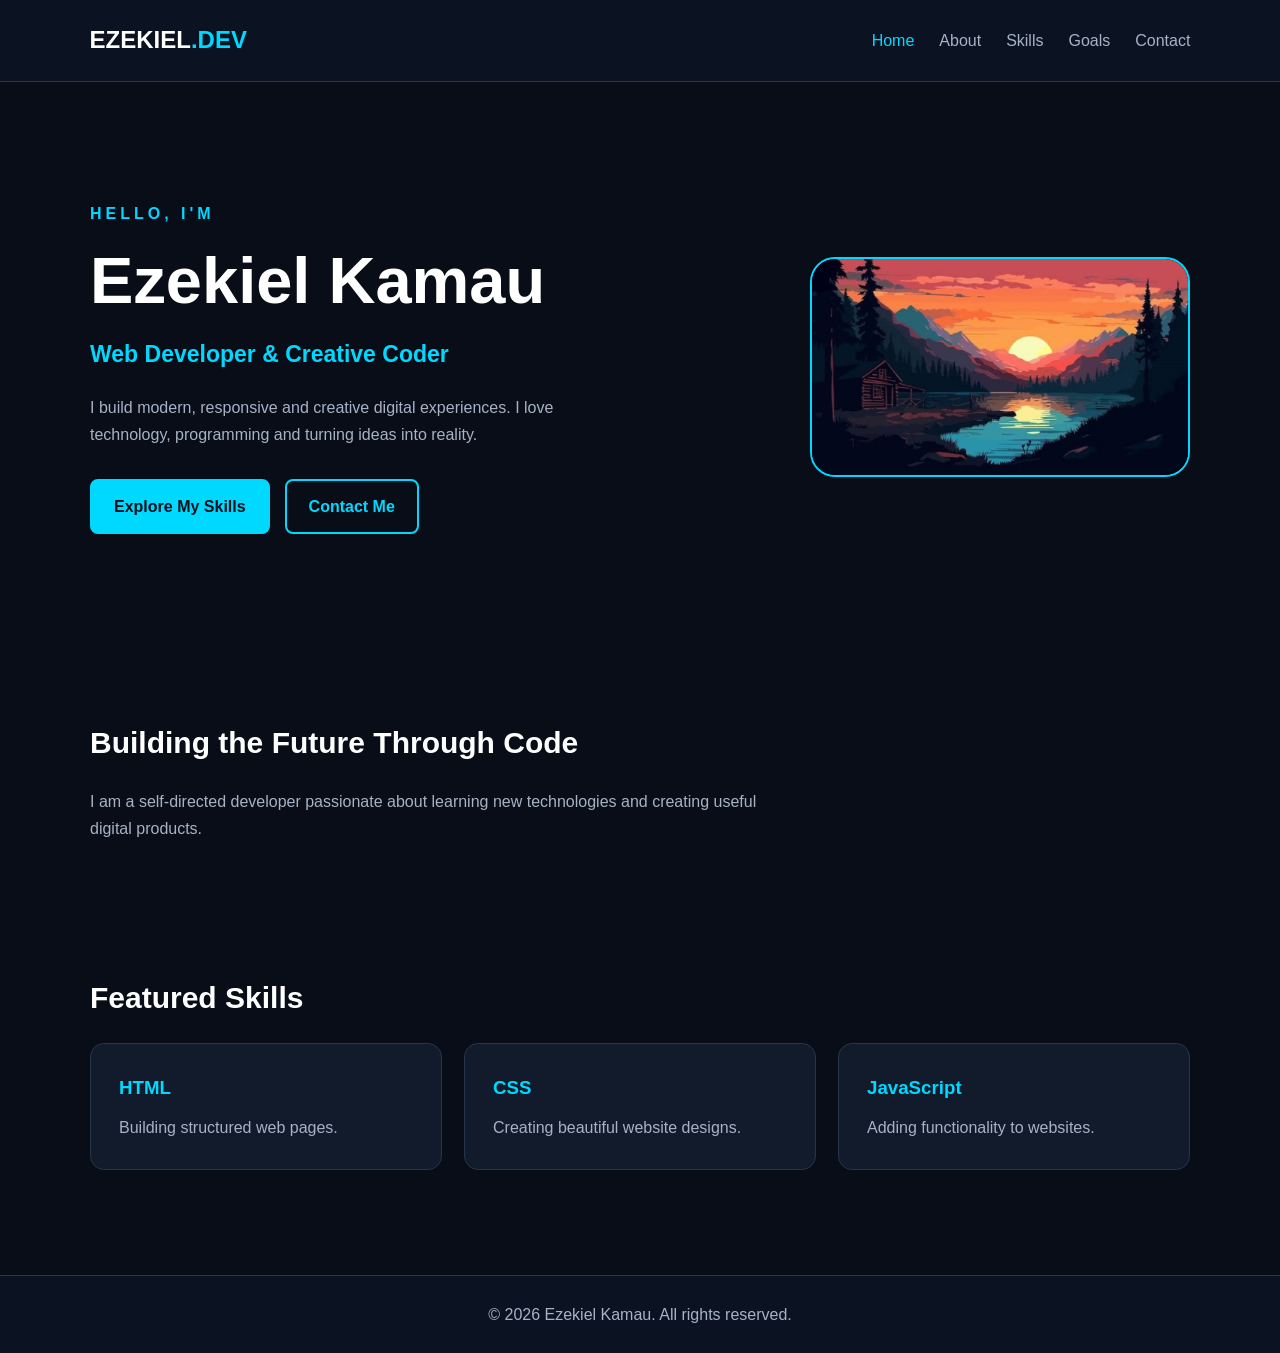
==== index.html @ 212d6239 "Initial portfolio website" ====
<!DOCTYPE html>
<html lang="en">
<head>
    <meta charset="UTF-8">
    <meta name="viewport" content="width=device-width, initial-scale=1.0">
    <title>Ezekiel Kamau | Developer</title>
    <link rel="stylesheet" href="css/style.css">
</head>
<body>

    <header class="header">
        <a href="index.html" class="logo">EZEKIEL<span>.DEV</span></a>

        <nav class="navbar">
            <a href="index.html" class="active">Home</a>
            <a href="pages/about.html">About</a>
            <a href="pages/skills.html">Skills</a>
            <a href="pages/goals.html">Goals</a>
            <a href="pages/contact.html">Contact</a>
        </nav>
    </header>

    <main>
        <section class="hero container">

            <div class="hero-content">
                <p class="intro">HELLO, I'M</p>

                <h1>Ezekiel Kamau</h1>

                <h2>Web Developer & Creative Coder</h2>

                <p>
                    I build modern, responsive and creative digital
                    experiences. I love technology, programming
                    and turning ideas into reality.
                </p>

                <div class="hero-buttons">
                    <a href="pages/skills.html" class="btn">Explore My Skills</a>
                    <a href="pages/contact.html" class="btn btn-outline">Contact Me</a>
                </div>
            </div>

            <div class="hero-image">
                <img src="images/images.jpg" alt="Ezekiel Kamau">
            </div>

        </section>

        <section class="section container">
            <h2 class="section-title">Building the Future Through Code</h2>

            <p class="section-description">
                I am a self-directed developer passionate about
                learning new technologies and creating useful
                digital products.
            </p>
        </section>

        <section class="section container">
            <h2 class="section-title">Featured Skills</h2>

            <div class="card-grid">
                <article class="card">
                    <h3>HTML</h3>
                    <p>Building structured web pages.</p>
                </article>

                <article class="card">
                    <h3>CSS</h3>
                    <p>Creating beautiful website designs.</p>
                </article>

                <article class="card">
                    <h3>JavaScript</h3>
                    <p>Adding functionality to websites.</p>
                </article>
            </div>
        </section>
    </main>

    <footer class="footer">
        <p>&copy; 2026 Ezekiel Kamau. All rights reserved.</p>
    </footer>

</body>
</html>
---- css/style.css ----
/* =========================
   1. GENERAL SETTINGS
========================= */

* {
    margin: 0;
    padding: 0;
    box-sizing: border-box;
}

:root {
    --background: #080D18;
    --surface: #111B2B;
    --surface-light: #19263A;
    --primary: #00D9FF;
    --text: #FFFFFF;
    --muted: #A7B3C5;
    --border: #26364B;
}

html {
    scroll-behavior: smooth;
}

body {
    font-family: Arial, sans-serif;
    background: var(--background);
    color: var(--text);
    line-height: 1.7;
}

/* =========================
   2. HEADER AND NAVIGATION
========================= */

.header {
    width: 100%;
    min-height: 80px;
    padding: 20px 7%;
    display: flex;
    justify-content: space-between;
    align-items: center;
    background: #0B1322;
    border-bottom: 1px solid var(--border);
    flex-wrap: wrap;
    gap: 15px;
}

.logo {
    color: var(--text);
    font-size: 24px;
    font-weight: bold;
    text-decoration: none;
}

.logo span {
    color: var(--primary);
}

.navbar {
    display: flex;
    gap: 25px;
    flex-wrap: wrap;
}

.navbar a {
    color: var(--muted);
    text-decoration: none;
    transition: 0.3s;
}

.navbar a:hover,
.navbar a.active {
    color: var(--primary);
}

/* =========================
   3. GENERAL CONTAINERS
========================= */

.container {
    width: 86%;
    max-width: 1100px;
    margin: auto;
}

.section {
    padding: 65px 0;
}

.section-title {
    font-size: 30px;
    margin-bottom: 20px;
}

.section-description {
    color: var(--muted);
    max-width: 700px;
}

/* =========================
   4. HOME PAGE HERO
========================= */

.hero {
    min-height: 570px;
    display: flex;
    align-items: center;
    justify-content: space-between;
    gap: 50px;
    padding-top: 50px;
    padding-bottom: 50px;
}

.hero-content {
    flex: 1;
}

.intro {
    color: var(--primary);
    letter-spacing: 4px;
    font-weight: bold;
}

.hero h1 {
    font-size: clamp(38px, 6vw, 65px);
    line-height: 1.2;
    margin: 15px 0;
}

.hero h2 {
    color: var(--primary);
    font-size: 23px;
    margin-bottom: 20px;
}

.hero-content > p:not(.intro) {
    color: var(--muted);
    max-width: 500px;
}

.hero-image {
    flex: 0 1 380px;
}

.hero-image img,
.about-image img {
    width: 100%;
    display: block;
    border-radius: 25px;
    object-fit: cover;
    border: 2px solid var(--primary);
}

/* =========================
   5. BUTTONS
========================= */

.hero-buttons {
    display: flex;
    flex-wrap: wrap;
    gap: 15px;
    margin-top: 30px;
}

.btn {
    display: inline-block;
    background: var(--primary);
    color: #06101A;
    padding: 12px 22px;
    border-radius: 8px;
    text-decoration: none;
    font-weight: bold;
    border: 2px solid var(--primary);
    cursor: pointer;
    transition: 0.3s;
}

.btn:hover {
    background: transparent;
    color: var(--primary);
    transform: translateY(-3px);
}

.btn-outline {
    background: transparent;
    color: var(--primary);
}

/* =========================
   6. PAGE HEADINGS
========================= */

.page-heading {
    text-align: center;
    padding: 75px 0 55px;
}

.page-heading h1 {
    font-size: 42px;
    color: var(--primary);
    margin-bottom: 10px;
}

.page-heading p {
    color: var(--muted);
}

/* =========================
   7. CARDS
========================= */

.card-grid {
    display: grid;
    grid-template-columns: repeat(auto-fit, minmax(220px, 1fr));
    gap: 22px;
    padding-bottom: 40px;
}

.card {
    background: var(--surface);
    padding: 28px;
    border: 1px solid var(--border);
    border-radius: 14px;
    transition: 0.3s;
}

.card:hover {
    border-color: var(--primary);
    transform: translateY(-5px);
}

.card h3 {
    color: var(--primary);
    margin-bottom: 10px;
}

.card p {
    color: var(--muted);
}

/* =========================
   8. ABOUT PAGE
========================= */

.about-layout {
    display: flex;
    align-items: center;
    gap: 45px;
    padding-bottom: 50px;
}

.about-image {
    flex: 0 1 350px;
}

.about-content {
    flex: 1;
}

.about-content h2 {
    color: var(--primary);
    margin-bottom: 20px;
}

.about-content p {
    color: var(--muted);
    margin-bottom: 18px;
}

.about-content .btn {
    margin-top: 10px;
}

/* =========================
   9. SKILLS TABLE
========================= */

.table-wrapper {
    overflow-x: auto;
    margin: 25px 0;
}

table {
    width: 100%;
    border-collapse: collapse;
    background: var(--surface);
}

th,
td {
    padding: 16px;
    border: 1px solid var(--border);
    text-align: left;
}

th {
    color: var(--primary);
    background: var(--surface-light);
}

td {
    color: var(--muted);
}

/* =========================
   10. GOALS PAGE
========================= */

.goal-card {
    min-height: 240px;
}

.goal-number {
    color: var(--primary);
    font-size: 35px;
    font-weight: bold;
}

.goal-card h2 {
    margin: 15px 0;
    font-size: 21px;
}

.vision {
    text-align: center;
}

.vision h2 {
    color: var(--primary);
    font-size: 30px;
}

/* =========================
   11. CONTACT PAGE
========================= */

.contact-layout {
    display: grid;
    grid-template-columns: 1fr 1.3fr;
    gap: 35px;
    padding-bottom: 70px;
}

.contact-info h2 {
    color: var(--primary);
    margin-bottom: 20px;
}

.contact-info > p {
    color: var(--muted);
    margin-bottom: 25px;
}

.contact-info .card {
    margin-bottom: 15px;
}

.contact-form {
    background: var(--surface);
    padding: 30px;
    border: 1px solid var(--border);
    border-radius: 15px;
}

.contact-form label,
.contact-form legend {
    color: var(--text);
    display: block;
    margin-bottom: 8px;
}

.contact-form input:not([type="radio"]):not([type="checkbox"]),
.contact-form textarea {
    width: 100%;
    padding: 13px;
    margin-bottom: 20px;
    background: var(--background);
    border: 1px solid var(--border);
    border-radius: 7px;
    color: var(--text);
    font: inherit;
}

.contact-form input:focus,
.contact-form textarea:focus {
    outline: 1px solid var(--primary);
    border-color: var(--primary);
}

.contact-form fieldset {
    border: 1px solid var(--border);
    padding: 15px;
    margin-bottom: 20px;
    border-radius: 8px;
}

.contact-form fieldset label {
    display: inline-flex;
    align-items: center;
    gap: 8px;
    margin-right: 20px;
    color: var(--muted);
}

.contact-form fieldset input {
    accent-color: var(--primary);
}

/* =========================
   12. FOOTER
========================= */

.footer {
    text-align: center;
    padding: 25px;
    border-top: 1px solid var(--border);
    background: #0B1322;
    color: var(--muted);
}

/* =========================
   13. MOBILE RESPONSIVENESS
========================= */

@media (max-width: 768px) {

    .header {
        flex-direction: column;
        justify-content: center;
    }

    .navbar {
        justify-content: center;
        gap: 15px;
    }

    .hero {
        flex-direction: column-reverse;
        text-align: center;
    }

    .hero-image {
        width: min(100%, 300px);
        flex-basis: auto;
    }

    .hero-content > p:not(.intro) {
        margin: auto;
    }

    .hero-buttons {
        justify-content: center;
    }

    .about-layout {
        flex-direction: column;
    }

    .about-image {
        width: min(100%, 350px);
        flex-basis: auto;
    }

    .contact-layout {
        grid-template-columns: 1fr;
    }

    .page-heading h1 {
        font-size: 32px;
    }

    .section-title {
        font-size: 25px;
    }
}
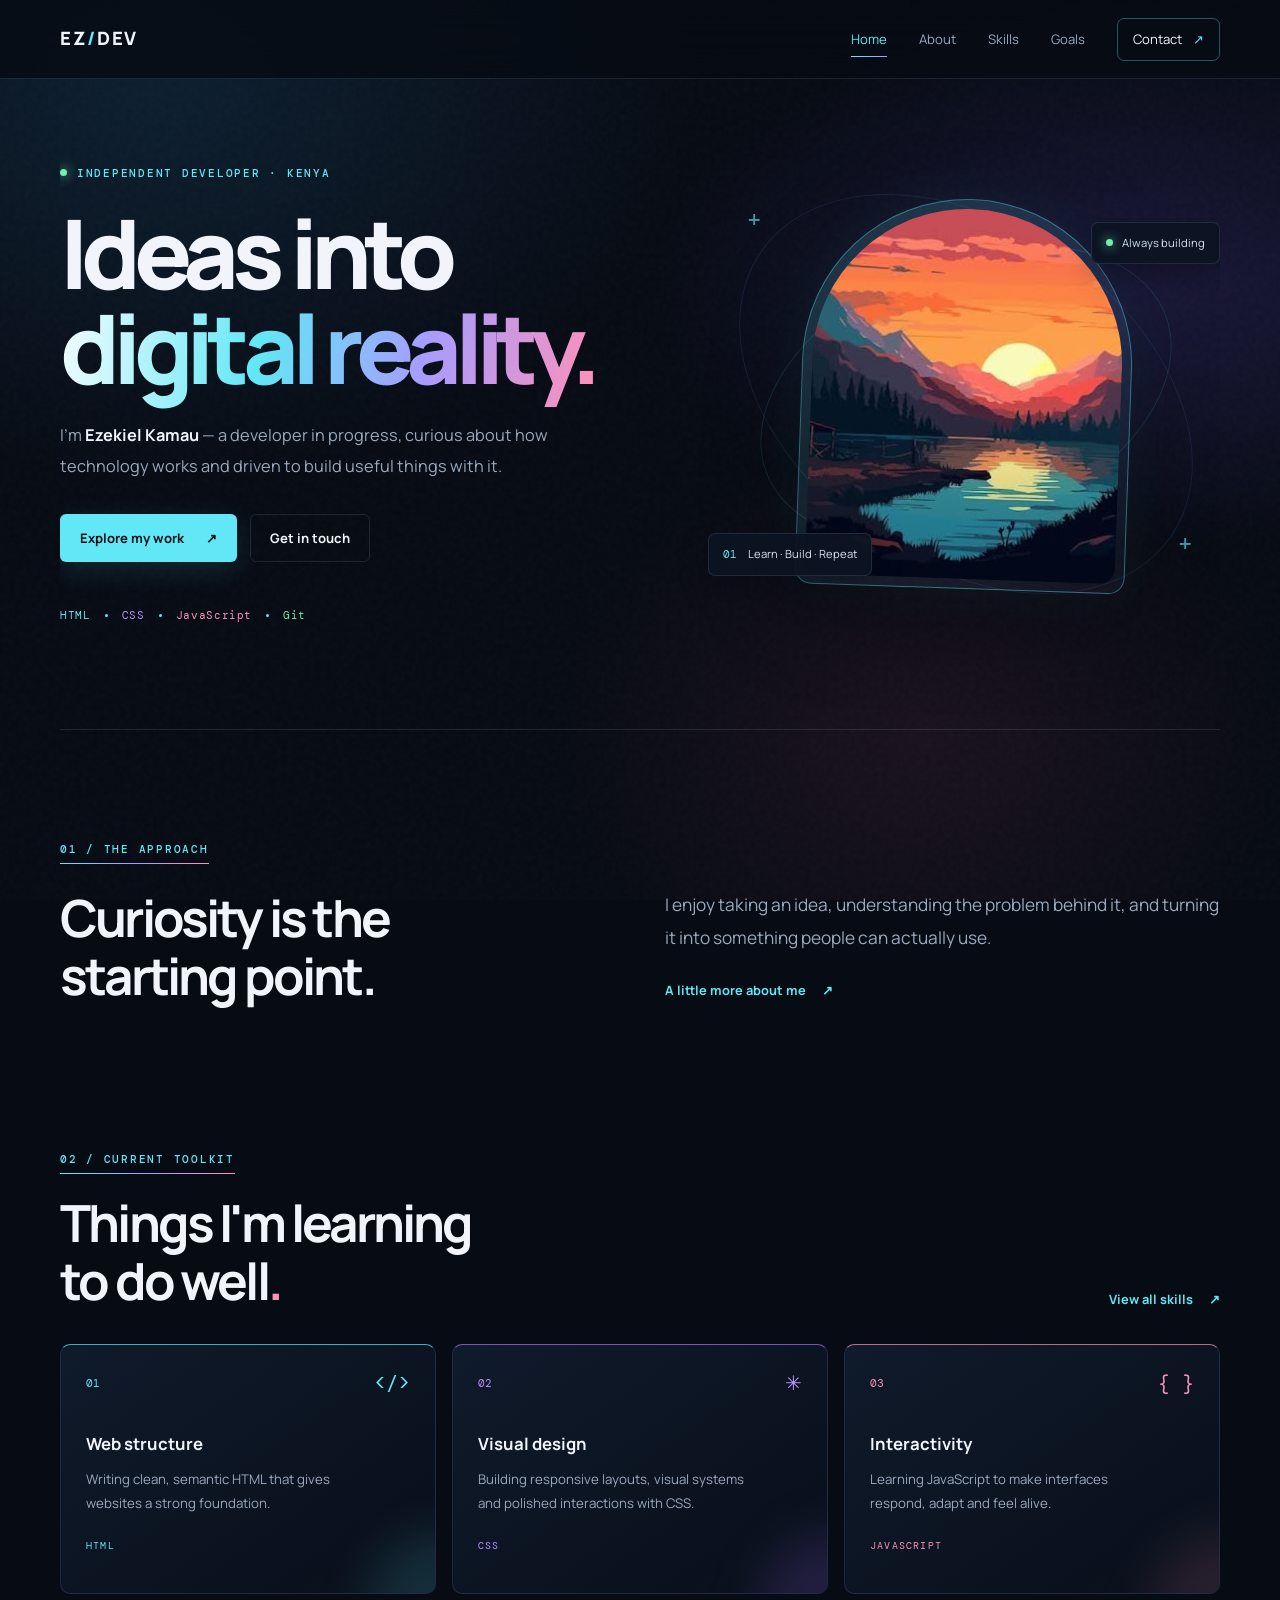
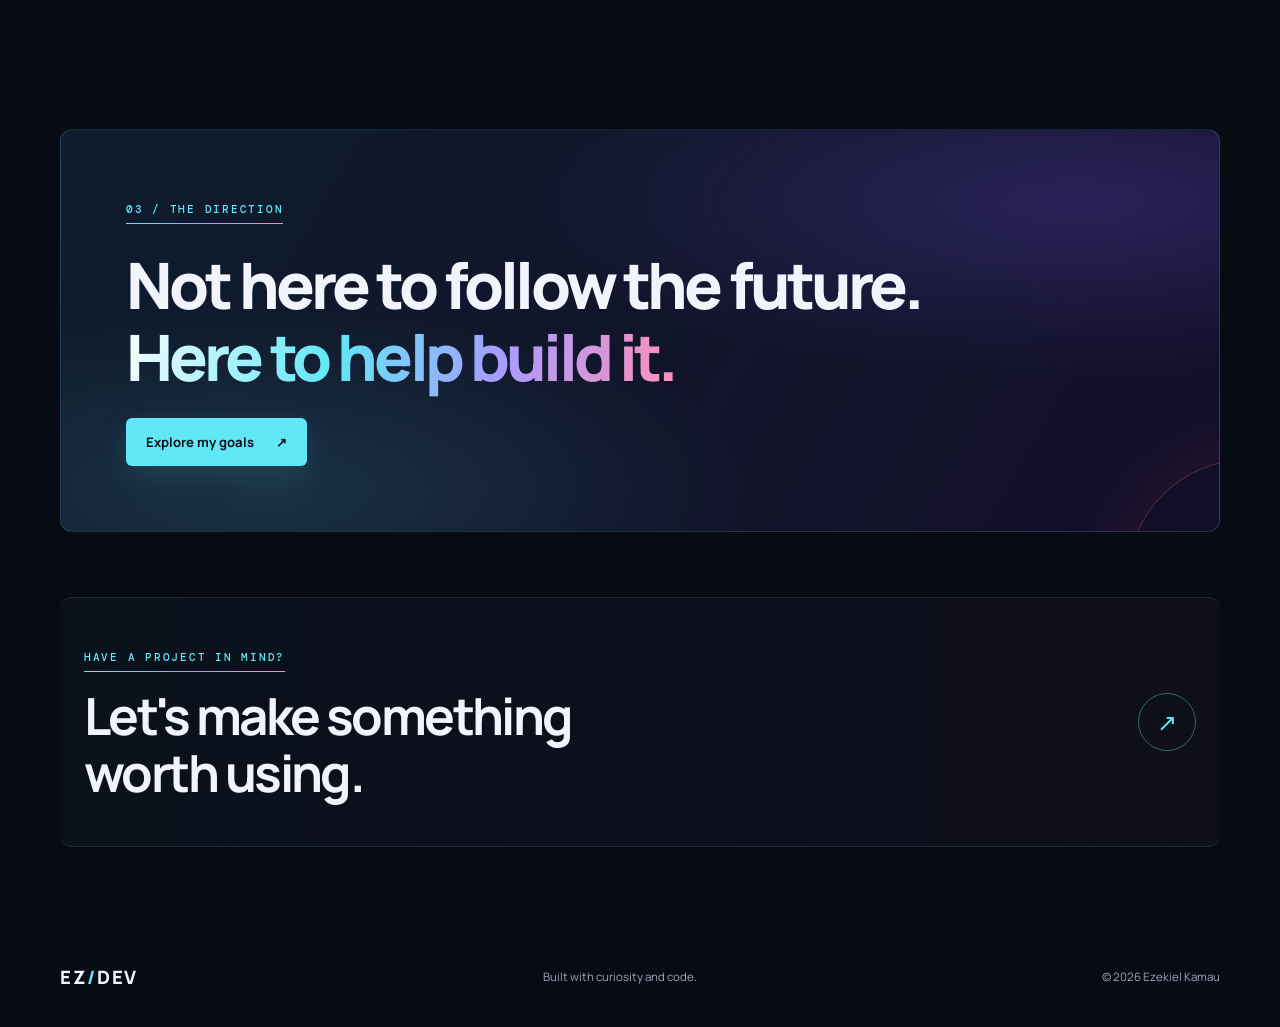
==== commit d96adbfd: "Upgrade portfolio design and animations" ====
--- a/index.html
+++ b/index.html
@@ -1,89 +1,95 @@
-
 <!DOCTYPE html>
 <html lang="en">
 <head>
-    <meta charset="UTF-8">
-    <meta name="viewport" content="width=device-width, initial-scale=1.0">
-    <title>Ezekiel Kamau | Developer</title>
-    <link rel="stylesheet" href="css/style.css">
+  <meta charset="UTF-8">
+  <meta name="viewport" content="width=device-width, initial-scale=1.0">
+  <meta name="theme-color" content="#070b14">
+  <meta name="description" content="Ezekiel Kamau — developer and creative coder from Kenya.">
+  <title>Ezekiel Kamau | Developer</title>
+  <link rel="preconnect" href="https://fonts.googleapis.com">
+  <link rel="preconnect" href="https://fonts.gstatic.com" crossorigin>
+  <link href="https://fonts.googleapis.com/css2?family=DM+Mono:wght@400;500&family=Manrope:wght@400;500;600;700;800&display=swap" rel="stylesheet">
+  <link rel="stylesheet" href="css/style.css">
+  <script src="js/script.js" defer></script>
 </head>
 <body>
+  <div class="page-noise" aria-hidden="true"></div>
+  <header class="site-header">
+    <div class="nav-wrap">
+      <a class="brand" href="index.html" aria-label="Ezekiel Dev home">EZ<span>/</span>DEV</a>
+      <button class="menu-toggle" aria-label="Open navigation" aria-expanded="false"><span></span><span></span></button>
+      <nav class="nav-links" aria-label="Main navigation">
+        <a class="active" href="index.html">Home</a>
+        <a href="pages/about.html">About</a>
+        <a href="pages/skills.html">Skills</a>
+        <a href="pages/goals.html">Goals</a>
+        <a class="nav-contact" href="pages/contact.html">Contact <span>↗</span></a>
+      </nav>
+    </div>
+  </header>
 
-    <header class="header">
-        <a href="index.html" class="logo">EZEKIEL<span>.DEV</span></a>
+  <main>
+    <section class="hero shell">
+      <div class="hero-copy reveal">
+        <p class="eyebrow"><span class="live-dot"></span> INDEPENDENT DEVELOPER · KENYA</p>
+        <h1>Ideas into<br><span class="gradient-text">digital reality.</span></h1>
+        <p class="hero-lead">I'm <strong>Ezekiel Kamau</strong> — a developer in progress, curious about how technology works and driven to build useful things with it.</p>
+        <div class="button-row">
+          <a class="button button-primary" href="pages/skills.html">Explore my work <span>↗</span></a>
+          <a class="button button-quiet" href="pages/contact.html">Get in touch</a>
+        </div>
+        <div class="tech-strip" aria-label="Technologies">
+          <span>HTML</span><i></i><span>CSS</span><i></i><span>JavaScript</span><i></i><span>Git</span>
+        </div>
+      </div>
+      <div class="hero-visual reveal reveal-delay">
+        <div class="orbit orbit-one"></div><div class="orbit orbit-two"></div>
+        <div class="portrait-frame">
+          <img src="images/images.jpg" alt="Portrait of Ezekiel Kamau">
+          <div class="portrait-overlay"></div>
+        </div>
+        <div class="floating-chip chip-top"><span class="chip-dot"></span> Always building</div>
+        <div class="floating-chip chip-bottom"><span class="mono">01</span> Learn · Build · Repeat</div>
+        <div class="visual-cross cross-one">+</div><div class="visual-cross cross-two">+</div>
+      </div>
+    </section>
 
-        <nav class="navbar">
-            <a href="index.html" class="active">Home</a>
-            <a href="pages/about.html">About</a>
-            <a href="pages/skills.html">Skills</a>
-            <a href="pages/goals.html">Goals</a>
-            <a href="pages/contact.html">Contact</a>
-        </nav>
-    </header>
+    <section class="intro-section shell section-space reveal">
+      <div class="section-kicker">01 / THE APPROACH</div>
+      <div class="intro-grid">
+        <h2>Curiosity is the<br>starting point.</h2>
+        <div>
+          <p class="large-copy">I enjoy taking an idea, understanding the problem behind it, and turning it into something people can actually use.</p>
+          <a class="text-link" href="pages/about.html">A little more about me <span>↗</span></a>
+        </div>
+      </div>
+    </section>
 
-    <main>
-        <section class="hero container">
+    <section class="work-section shell section-space">
+      <div class="section-heading reveal">
+        <div><div class="section-kicker">02 / CURRENT TOOLKIT</div><h2>Things I'm learning<br>to do well<span class="accent">.</span></h2></div>
+        <a class="text-link desktop-link" href="pages/skills.html">View all skills <span>↗</span></a>
+      </div>
+      <div class="feature-grid">
+        <article class="feature-card reveal"><div class="card-top"><span class="card-number">01</span><span class="card-symbol">&lt;/&gt;</span></div><h3>Web structure</h3><p>Writing clean, semantic HTML that gives websites a strong foundation.</p><span class="card-tag">HTML</span></article>
+        <article class="feature-card reveal reveal-delay"><div class="card-top"><span class="card-number">02</span><span class="card-symbol">✳</span></div><h3>Visual design</h3><p>Building responsive layouts, visual systems and polished interactions with CSS.</p><span class="card-tag">CSS</span></article>
+        <article class="feature-card reveal"><div class="card-top"><span class="card-number">03</span><span class="card-symbol">{ }</span></div><h3>Interactivity</h3><p>Learning JavaScript to make interfaces respond, adapt and feel alive.</p><span class="card-tag">JAVASCRIPT</span></article>
+      </div>
+      <a class="text-link mobile-link" href="pages/skills.html">View all skills <span>↗</span></a>
+    </section>
 
-            <div class="hero-content">
-                <p class="intro">HELLO, I'M</p>
+    <section class="statement shell section-space reveal">
+      <div class="section-kicker">03 / THE DIRECTION</div>
+      <p>Not here to follow the future.<br><span class="gradient-text">Here to help build it.</span></p>
+      <a class="button button-primary" href="pages/goals.html">Explore my goals <span>↗</span></a>
+    </section>
 
-                <h1>Ezekiel Kamau</h1>
+    <section class="contact-band shell reveal">
+      <div><div class="section-kicker">HAVE A PROJECT IN MIND?</div><h2>Let's make something<br>worth using.</h2></div>
+      <a class="round-link" href="pages/contact.html" aria-label="Contact Ezekiel">↗</a>
+    </section>
+  </main>
 
-                <h2>Web Developer & Creative Coder</h2>
-
-                <p>
-                    I build modern, responsive and creative digital
-                    experiences. I love technology, programming
-                    and turning ideas into reality.
-                </p>
-
-                <div class="hero-buttons">
-                    <a href="pages/skills.html" class="btn">Explore My Skills</a>
-                    <a href="pages/contact.html" class="btn btn-outline">Contact Me</a>
-                </div>
-            </div>
-
-            <div class="hero-image">
-                <img src="images/images.jpg" alt="Ezekiel Kamau">
-            </div>
-
-        </section>
-
-        <section class="section container">
-            <h2 class="section-title">Building the Future Through Code</h2>
-
-            <p class="section-description">
-                I am a self-directed developer passionate about
-                learning new technologies and creating useful
-                digital products.
-            </p>
-        </section>
-
-        <section class="section container">
-            <h2 class="section-title">Featured Skills</h2>
-
-            <div class="card-grid">
-                <article class="card">
-                    <h3>HTML</h3>
-                    <p>Building structured web pages.</p>
-                </article>
-
-                <article class="card">
-                    <h3>CSS</h3>
-                    <p>Creating beautiful website designs.</p>
-                </article>
-
-                <article class="card">
-                    <h3>JavaScript</h3>
-                    <p>Adding functionality to websites.</p>
-                </article>
-            </div>
-        </section>
-    </main>
-
-    <footer class="footer">
-        <p>&copy; 2026 Ezekiel Kamau. All rights reserved.</p>
-    </footer>
-
+  <footer class="site-footer shell"><a class="brand" href="index.html">EZ<span>/</span>DEV</a><p>Built with curiosity and code.</p><p>© <span data-year>2026</span> Ezekiel Kamau</p></footer>
 </body>
-</html>
+</html>
--- a/css/style.css
+++ b/css/style.css
@@ -1,477 +1,292 @@
-
-/* =========================
-   1. GENERAL SETTINGS
-========================= */
-
-* {
-    margin: 0;
-    padding: 0;
-    box-sizing: border-box;
-}
-
-:root {
-    --background: #080D18;
-    --surface: #111B2B;
-    --surface-light: #19263A;
-    --primary: #00D9FF;
-    --text: #FFFFFF;
-    --muted: #A7B3C5;
-    --border: #26364B;
-}
-
-html {
-    scroll-behavior: smooth;
-}
-
-body {
-    font-family: Arial, sans-serif;
-    background: var(--background);
-    color: var(--text);
-    line-height: 1.7;
-}
-
-/* =========================
-   2. HEADER AND NAVIGATION
-========================= */
-
-.header {
-    width: 100%;
-    min-height: 80px;
-    padding: 20px 7%;
-    display: flex;
-    justify-content: space-between;
-    align-items: center;
-    background: #0B1322;
-    border-bottom: 1px solid var(--border);
-    flex-wrap: wrap;
-    gap: 15px;
-}
-
-.logo {
-    color: var(--text);
-    font-size: 24px;
-    font-weight: bold;
-    text-decoration: none;
-}
-
-.logo span {
-    color: var(--primary);
-}
-
-.navbar {
-    display: flex;
-    gap: 25px;
-    flex-wrap: wrap;
-}
-
-.navbar a {
-    color: var(--muted);
-    text-decoration: none;
-    transition: 0.3s;
-}
-
-.navbar a:hover,
-.navbar a.active {
-    color: var(--primary);
-}
-
-/* =========================
-   3. GENERAL CONTAINERS
-========================= */
-
-.container {
-    width: 86%;
-    max-width: 1100px;
-    margin: auto;
-}
-
-.section {
-    padding: 65px 0;
-}
-
-.section-title {
-    font-size: 30px;
-    margin-bottom: 20px;
-}
-
-.section-description {
-    color: var(--muted);
-    max-width: 700px;
-}
-
-/* =========================
-   4. HOME PAGE HERO
-========================= */
-
-.hero {
-    min-height: 570px;
-    display: flex;
-    align-items: center;
-    justify-content: space-between;
-    gap: 50px;
-    padding-top: 50px;
-    padding-bottom: 50px;
-}
-
-.hero-content {
-    flex: 1;
-}
-
-.intro {
-    color: var(--primary);
-    letter-spacing: 4px;
-    font-weight: bold;
-}
-
-.hero h1 {
-    font-size: clamp(38px, 6vw, 65px);
-    line-height: 1.2;
-    margin: 15px 0;
-}
-
-.hero h2 {
-    color: var(--primary);
-    font-size: 23px;
-    margin-bottom: 20px;
-}
-
-.hero-content > p:not(.intro) {
-    color: var(--muted);
-    max-width: 500px;
-}
-
-.hero-image {
-    flex: 0 1 380px;
-}
-
-.hero-image img,
-.about-image img {
-    width: 100%;
-    display: block;
-    border-radius: 25px;
-    object-fit: cover;
-    border: 2px solid var(--primary);
-}
-
-/* =========================
-   5. BUTTONS
-========================= */
-
-.hero-buttons {
-    display: flex;
-    flex-wrap: wrap;
-    gap: 15px;
-    margin-top: 30px;
-}
-
-.btn {
-    display: inline-block;
-    background: var(--primary);
-    color: #06101A;
-    padding: 12px 22px;
-    border-radius: 8px;
-    text-decoration: none;
-    font-weight: bold;
-    border: 2px solid var(--primary);
-    cursor: pointer;
-    transition: 0.3s;
-}
-
-.btn:hover {
-    background: transparent;
-    color: var(--primary);
-    transform: translateY(-3px);
-}
-
-.btn-outline {
-    background: transparent;
-    color: var(--primary);
-}
-
-/* =========================
-   6. PAGE HEADINGS
-========================= */
-
-.page-heading {
-    text-align: center;
-    padding: 75px 0 55px;
-}
-
-.page-heading h1 {
-    font-size: 42px;
-    color: var(--primary);
-    margin-bottom: 10px;
-}
-
-.page-heading p {
-    color: var(--muted);
-}
-
-/* =========================
-   7. CARDS
-========================= */
-
-.card-grid {
-    display: grid;
-    grid-template-columns: repeat(auto-fit, minmax(220px, 1fr));
-    gap: 22px;
-    padding-bottom: 40px;
-}
-
-.card {
-    background: var(--surface);
-    padding: 28px;
-    border: 1px solid var(--border);
-    border-radius: 14px;
-    transition: 0.3s;
-}
-
-.card:hover {
-    border-color: var(--primary);
-    transform: translateY(-5px);
-}
-
-.card h3 {
-    color: var(--primary);
-    margin-bottom: 10px;
-}
-
-.card p {
-    color: var(--muted);
-}
-
-/* =========================
-   8. ABOUT PAGE
-========================= */
-
-.about-layout {
-    display: flex;
-    align-items: center;
-    gap: 45px;
-    padding-bottom: 50px;
-}
-
-.about-image {
-    flex: 0 1 350px;
-}
-
-.about-content {
-    flex: 1;
-}
-
-.about-content h2 {
-    color: var(--primary);
-    margin-bottom: 20px;
-}
-
-.about-content p {
-    color: var(--muted);
-    margin-bottom: 18px;
-}
-
-.about-content .btn {
-    margin-top: 10px;
-}
-
-/* =========================
-   9. SKILLS TABLE
-========================= */
-
-.table-wrapper {
-    overflow-x: auto;
-    margin: 25px 0;
-}
-
-table {
-    width: 100%;
-    border-collapse: collapse;
-    background: var(--surface);
-}
-
-th,
-td {
-    padding: 16px;
-    border: 1px solid var(--border);
-    text-align: left;
-}
-
-th {
-    color: var(--primary);
-    background: var(--surface-light);
-}
-
-td {
-    color: var(--muted);
-}
-
-/* =========================
-   10. GOALS PAGE
-========================= */
-
-.goal-card {
-    min-height: 240px;
-}
-
-.goal-number {
-    color: var(--primary);
-    font-size: 35px;
-    font-weight: bold;
-}
-
-.goal-card h2 {
-    margin: 15px 0;
-    font-size: 21px;
-}
-
-.vision {
-    text-align: center;
-}
-
-.vision h2 {
-    color: var(--primary);
-    font-size: 30px;
-}
-
-/* =========================
-   11. CONTACT PAGE
-========================= */
-
-.contact-layout {
-    display: grid;
-    grid-template-columns: 1fr 1.3fr;
-    gap: 35px;
-    padding-bottom: 70px;
-}
-
-.contact-info h2 {
-    color: var(--primary);
-    margin-bottom: 20px;
-}
-
-.contact-info > p {
-    color: var(--muted);
-    margin-bottom: 25px;
-}
-
-.contact-info .card {
-    margin-bottom: 15px;
-}
-
-.contact-form {
-    background: var(--surface);
-    padding: 30px;
-    border: 1px solid var(--border);
-    border-radius: 15px;
-}
-
-.contact-form label,
-.contact-form legend {
-    color: var(--text);
-    display: block;
-    margin-bottom: 8px;
-}
-
-.contact-form input:not([type="radio"]):not([type="checkbox"]),
-.contact-form textarea {
-    width: 100%;
-    padding: 13px;
-    margin-bottom: 20px;
-    background: var(--background);
-    border: 1px solid var(--border);
-    border-radius: 7px;
-    color: var(--text);
-    font: inherit;
-}
-
-.contact-form input:focus,
-.contact-form textarea:focus {
-    outline: 1px solid var(--primary);
-    border-color: var(--primary);
-}
-
-.contact-form fieldset {
-    border: 1px solid var(--border);
-    padding: 15px;
-    margin-bottom: 20px;
-    border-radius: 8px;
-}
-
-.contact-form fieldset label {
-    display: inline-flex;
-    align-items: center;
-    gap: 8px;
-    margin-right: 20px;
-    color: var(--muted);
-}
-
-.contact-form fieldset input {
-    accent-color: var(--primary);
-}
-
-/* =========================
-   12. FOOTER
-========================= */
-
-.footer {
-    text-align: center;
-    padding: 25px;
-    border-top: 1px solid var(--border);
-    background: #0B1322;
-    color: var(--muted);
-}
-
-/* =========================
-   13. MOBILE RESPONSIVENESS
-========================= */
-
-@media (max-width: 768px) {
-
-    .header {
-        flex-direction: column;
-        justify-content: center;
-    }
-
-    .navbar {
-        justify-content: center;
-        gap: 15px;
-    }
-
-    .hero {
-        flex-direction: column-reverse;
-        text-align: center;
-    }
-
-    .hero-image {
-        width: min(100%, 300px);
-        flex-basis: auto;
-    }
-
-    .hero-content > p:not(.intro) {
-        margin: auto;
-    }
-
-    .hero-buttons {
-        justify-content: center;
-    }
-
-    .about-layout {
-        flex-direction: column;
-    }
-
-    .about-image {
-        width: min(100%, 350px);
-        flex-basis: auto;
-    }
-
-    .contact-layout {
-        grid-template-columns: 1fr;
-    }
-
-    .page-heading h1 {
-        font-size: 32px;
-    }
-
-    .section-title {
-        font-size: 25px;
-    }
-}
+/* EZ/DEV — responsive portfolio design */
+:root{--bg:#070b14;--panel:#0d1422;--panel2:#111c2d;--text:#f1f5fb;--muted:#9aa9bd;--cyan:#61e7f5;--blue:#7894ff;--line:rgba(157,184,220,.15);--max:1160px}
+*{box-sizing:border-box;margin:0;padding:0}
+html{scroll-behavior:smooth;scroll-padding-top:90px}
+body{min-width:320px;background:var(--bg);color:var(--text);font-family:Manrope,Arial,sans-serif;line-height:1.6;overflow-x:hidden}
+body:before{content:"";position:fixed;inset:0;z-index:-2;pointer-events:none;background:radial-gradient(ellipse at 14% 8%,rgba(33,101,145,.18),transparent 34%),radial-gradient(ellipse at 90% 42%,rgba(57,70,145,.13),transparent 32%),#070b14}
+.page-noise{position:fixed;inset:0;z-index:-1;pointer-events:none;opacity:.12;background-image:url("data:image/svg+xml,%3Csvg viewBox='0 0 180 180' xmlns='http://www.w3.org/2000/svg'%3E%3Cfilter id='n'%3E%3CfeTurbulence type='fractalNoise' baseFrequency='.9' numOctaves='3' stitchTiles='stitch'/%3E%3C/filter%3E%3Crect width='100%25' height='100%25' filter='url(%23n)' opacity='.18'/%3E%3C/svg%3E")}
+a{color:inherit;text-decoration:none}
+button,input,textarea,select{font:inherit}
+.shell{width:min(var(--max),calc(100% - 48px));margin-inline:auto}
+.site-header{position:sticky;top:0;z-index:20;background:rgba(7,11,20,.82);border-bottom:1px solid var(--line);backdrop-filter:blur(18px)}
+.nav-wrap{width:min(var(--max),calc(100% - 48px));height:78px;margin:auto;display:flex;align-items:center;justify-content:space-between}
+.brand{font-size:1.15rem;font-weight:800;letter-spacing:.09em}.brand span{color:var(--cyan)}
+.nav-links{display:flex;align-items:center;gap:32px}.nav-links a{font-size:.82rem;color:var(--muted);transition:color .25s}.nav-links a:hover,.nav-links a.active{color:var(--cyan)}
+.nav-links .nav-contact{padding:10px 15px;border:1px solid rgba(97,231,245,.35);border-radius:7px;color:var(--text)}.nav-contact span{color:var(--cyan);margin-left:8px}
+.menu-toggle{display:none;background:none;border:0;color:var(--text);width:42px;height:42px;cursor:pointer}.menu-toggle span{display:block;width:22px;height:2px;background:var(--text);margin:6px auto;transition:.25s}
+.hero{min-height:650px;display:grid;grid-template-columns:1.08fr .92fr;align-items:center;gap:55px;padding-top:75px;padding-bottom:95px}
+.eyebrow,.section-kicker,.detail-label{font:500 .68rem 'DM Mono',monospace;letter-spacing:.16em;color:var(--cyan)}
+.eyebrow{display:flex;align-items:center;gap:10px}.live-dot,.chip-dot{width:7px;height:7px;border-radius:50%;background:#70efad;box-shadow:0 0 12px #70efad}
+.hero h1,.page-hero h1{font-size:clamp(3.5rem,7.5vw,6.7rem);line-height:.99;letter-spacing:-.075em;font-weight:800;margin:25px 0}
+.gradient-text{background:linear-gradient(100deg,#effcff 5%,#61e7f5 48%,#8c9cff 100%);-webkit-background-clip:text;background-clip:text;color:transparent}
+.hero-lead{max-width:540px;color:var(--muted);font-size:1.02rem;line-height:1.9}.hero-lead strong{color:var(--text)}
+.button-row{display:flex;gap:13px;flex-wrap:wrap;margin-top:32px}
+.button{min-height:48px;display:inline-flex;align-items:center;justify-content:center;gap:22px;padding:0 19px;border:1px solid transparent;border-radius:6px;font-size:.82rem;font-weight:700;transition:transform .25s,box-shadow .25s,border-color .25s;cursor:pointer}
+.button:hover{transform:translateY(-3px)}.button-primary{background:var(--cyan);color:#061019;box-shadow:0 8px 30px rgba(97,231,245,.13)}.button-primary:hover{box-shadow:0 10px 35px rgba(97,231,245,.28)}
+.button-quiet{border-color:var(--line);color:var(--text)}.button-quiet:hover{border-color:var(--cyan)}
+.tech-strip{display:flex;align-items:center;gap:14px;margin-top:46px;color:#b6c4d5;font: .68rem 'DM Mono',monospace;letter-spacing:.06em}.tech-strip i{width:3px;height:3px;border-radius:50%;background:var(--cyan)}
+.hero-visual{height:440px;position:relative;display:grid;place-items:center}
+.portrait-frame{position:relative;width:min(330px,72%);height:390px;padding:9px;border:1px solid rgba(97,231,245,.38);border-radius:180px 180px 18px 18px;transform:rotate(2deg);background:linear-gradient(145deg,rgba(97,231,245,.18),rgba(120,148,255,.04));box-shadow:0 25px 90px rgba(0,0,0,.35),0 0 55px rgba(97,231,245,.08);overflow:hidden}
+.portrait-frame img,.about-photo img{width:100%;height:100%;object-fit:cover;border-radius:inherit;display:block}
+.portrait-overlay{position:absolute;inset:9px;border-radius:inherit;background:linear-gradient(180deg,transparent 55%,rgba(4,9,18,.25))}
+.orbit{position:absolute;border:1px solid rgba(97,231,245,.13);border-radius:50%;transform:rotate(-22deg)}.orbit-one{width:430px;height:270px}.orbit-two{width:500px;height:340px;transform:rotate(35deg);border-color:rgba(120,148,255,.12)}
+.floating-chip{position:absolute;z-index:2;padding:11px 14px;background:rgba(13,20,34,.92);border:1px solid var(--line);border-radius:7px;box-shadow:0 12px 30px rgba(0,0,0,.25);font-size:.7rem;color:#d8e4f1}.chip-top{top:48px;right:0;display:flex;align-items:center;gap:9px}.chip-bottom{bottom:38px;left:-4px}.mono{font-family:'DM Mono',monospace;color:var(--cyan);margin-right:9px}.visual-cross{position:absolute;color:var(--cyan);font:1.5rem 'DM Mono',monospace;opacity:.65}.cross-one{top:30px;left:35px}.cross-two{bottom:55px;right:28px}
+.section-space{padding-top:105px;padding-bottom:35px}.intro-section{border-top:1px solid var(--line)}
+.intro-grid{display:grid;grid-template-columns:1fr 1fr;gap:50px;margin-top:25px}.intro-grid h2,.section-heading h2,.section-title{font-size:clamp(2rem,4vw,3.5rem);line-height:1.13;letter-spacing:-.055em}.large-copy{max-width:560px;color:var(--muted);font-size:1.08rem;line-height:1.9;margin-bottom:22px}
+.text-link{display:inline-flex;gap:16px;align-items:center;color:var(--cyan);font-size:.8rem;font-weight:700}.text-link span{transition:transform .2s}.text-link:hover span{transform:translate(4px,-3px)}
+.section-heading{display:flex;justify-content:space-between;align-items:end;margin-bottom:35px}.section-heading h2{margin-top:20px}.accent{color:var(--cyan)}.feature-grid{display:grid;grid-template-columns:repeat(3,1fr);gap:16px}
+.feature-card{position:relative;min-height:250px;padding:25px;background:linear-gradient(145deg,rgba(17,28,45,.9),rgba(10,16,28,.85));border:1px solid var(--line);border-radius:10px;overflow:hidden;transition:transform .3s,border-color .3s,background .3s}
+.feature-card:after{content:"";position:absolute;width:160px;height:160px;right:-90px;bottom:-100px;border-radius:50%;background:rgba(97,231,245,.08);filter:blur(25px);transition:transform .4s}
+.feature-card:hover{transform:translateY(-7px);border-color:rgba(97,231,245,.42);background:linear-gradient(145deg,rgba(20,39,57,.98),rgba(10,16,28,.92))}.feature-card:hover:after{transform:scale(1.8)}
+.card-top{display:flex;justify-content:space-between;align-items:center;margin-bottom:35px}.card-number,.skill-index{font: .7rem 'DM Mono',monospace;color:var(--cyan)}.card-symbol{font:1.25rem 'DM Mono',monospace;color:var(--cyan)}
+.feature-card h3{font-size:1.05rem;margin-bottom:10px}.feature-card p{max-width:290px;color:var(--muted);font-size:.83rem;line-height:1.8}.card-tag{display:inline-block;margin-top:23px;color:var(--cyan);font: .62rem 'DM Mono',monospace;letter-spacing:.12em}
+.mobile-link{display:none;margin-top:24px}
+.statement{padding:65px;margin-top:100px;margin-bottom:65px;border:1px solid rgba(97,231,245,.2);border-radius:12px;background:radial-gradient(ellipse at 85% 20%,rgba(77,112,190,.17),transparent 45%),linear-gradient(120deg,rgba(16,31,48,.9),rgba(10,16,28,.9))}
+.statement>p:first-of-type{font-size:clamp(2.2rem,5vw,4.5rem);line-height:1.12;letter-spacing:-.06em;font-weight:800;margin:25px 0}.statement-note{color:var(--muted);margin:-5px 0 25px}
+.contact-band{padding:45px 0;border-top:1px solid var(--line);border-bottom:1px solid var(--line);display:flex;align-items:center;justify-content:space-between;margin-bottom:80px}.contact-band h2{font-size:clamp(2rem,4vw,3.3rem);line-height:1.12;letter-spacing:-.05em;margin-top:15px}.round-link{width:58px;height:58px;display:grid;place-items:center;border:1px solid rgba(97,231,245,.4);border-radius:50%;color:var(--cyan);font-size:1.5rem;transition:.25s}.round-link:hover{background:var(--cyan);color:var(--bg);transform:rotate(45deg)}
+.site-footer{min-height:100px;display:flex;align-items:center;justify-content:space-between;gap:20px;color:var(--muted);font-size:.72rem}.site-footer .brand{color:var(--text)}
+.page-hero{padding-top:100px;padding-bottom:35px}.page-hero h1{font-size:clamp(3.2rem,7vw,6rem)}.page-hero .hero-lead{max-width:620px}
+.about-grid{display:grid;grid-template-columns:.8fr 1.2fr;gap:85px;align-items:center}.about-photo{position:relative;height:480px;max-width:370px;padding:9px;border:1px solid rgba(97,231,245,.35);border-radius:180px 180px 12px 12px;background:rgba(97,231,245,.05)}.photo-index{position:absolute;bottom:20px;left:25px;padding:7px 10px;background:rgba(7,11,20,.8);font: .65rem 'DM Mono',monospace;color:var(--cyan)}
+.about-copy h2,.contact-copy h2{font-size:clamp(2rem,4vw,3.3rem);letter-spacing:-.06em;margin:17px 0 22px}.about-copy p,.contact-copy>p{color:var(--muted);line-height:1.95;margin-bottom:16px}
+.section-title{margin:18px 0 35px}.skills-list,.goal-list{border-top:1px solid var(--line)}
+.skill-row,.goal-card{display:grid;grid-template-columns:55px 1fr auto;gap:20px;align-items:center;padding:27px 10px;border-bottom:1px solid var(--line);transition:background .25s}.skill-row:hover,.goal-card:hover{background:rgba(97,231,245,.035)}
+.skill-row h2,.goal-card h2{font-size:1.15rem;margin-bottom:5px}.skill-row p,.goal-card p{color:var(--muted);font-size:.82rem;line-height:1.8}.skill-status{font: .62rem 'DM Mono',monospace;letter-spacing:.1em;color:var(--cyan);border:1px solid rgba(97,231,245,.22);padding:7px 9px;border-radius:4px}.goal-arrow{color:var(--cyan);font-size:1.2rem}
+.contact-layout{display:grid;grid-template-columns:.8fr 1.2fr;gap:80px;align-items:start}.contact-copy>p{max-width:400px}.contact-detail{padding:18px 0;border-top:1px solid var(--line);display:grid;gap:7px}.contact-detail strong{font-size:.88rem}.contact-form{padding:30px;background:rgba(13,20,34,.8);border:1px solid var(--line);border-radius:10px}
+.contact-form label{display:block;margin:0 0 8px;font-size:.75rem;font-weight:700;color:#dce7f4}.contact-form input,.contact-form select,.contact-form textarea{width:100%;margin-bottom:20px;padding:13px 14px;color:var(--text);background:#080e19;border:1px solid var(--line);border-radius:5px;outline:none;transition:border-color .2s,box-shadow .2s}.contact-form input:focus,.contact-form select:focus,.contact-form textarea:focus{border-color:var(--cyan);box-shadow:0 0 0 3px rgba(97,231,245,.08)}.contact-form select option{background:#0d1422}.contact-form textarea{resize:vertical}.submit-button{width:100%}.form-note,.form-feedback{font-size:.68rem;color:var(--muted);margin-top:13px}.form-feedback{color:var(--cyan)}
+.reveal{opacity:0;transform:translateY(22px);transition:opacity .7s ease,transform .7s ease}.reveal.is-visible{opacity:1;transform:translateY(0)}.reveal-delay{transition-delay:.14s}
+@media(max-width:800px){.nav-wrap{height:70px}.menu-toggle{display:block}.nav-links{position:absolute;top:70px;left:0;right:0;display:none;flex-direction:column;align-items:stretch;gap:0;padding:12px 24px 22px;background:rgba(7,11,20,.97);border-bottom:1px solid var(--line)}.nav-links.open{display:flex}.nav-links a{padding:13px 0}.nav-links .nav-contact{margin-top:8px;text-align:center}.hero{grid-template-columns:1fr;gap:35px;padding-top:75px;min-height:unset}.hero-visual{height:400px;grid-row:1}.hero-copy{grid-row:2}.portrait-frame{height:340px;width:270px}.orbit-one{width:350px;height:230px}.orbit-two{width:390px;height:290px}.chip-top{right:8%}.intro-grid{grid-template-columns:1fr;gap:20px}.feature-grid{grid-template-columns:1fr 1fr}.about-grid,.contact-layout{grid-template-columns:1fr;gap:45px}.about-photo{height:420px;width:310px;margin:auto}.page-hero{padding-top:75px}.statement{padding:38px;margin-top:75px}.site-footer{flex-wrap:wrap;padding:25px 0}.contact-copy>p{max-width:600px}}
+@media(max-width:520px){.shell,.nav-wrap{width:calc(100% - 36px)}.hero h1{font-size:clamp(3.2rem,15vw,5rem)}.hero-visual{height:350px}.portrait-frame{height:300px;width:235px}.floating-chip{font-size:.62rem}.chip-bottom{left:0;bottom:20px}.chip-top{top:20px;right:0}.tech-strip{gap:9px;font-size:.59rem;flex-wrap:wrap}.section-space{padding-top:75px}.feature-grid{grid-template-columns:1fr}.feature-card{min-height:220px}.desktop-link{display:none}.mobile-link{display:inline-flex}.contact-band{margin-bottom:45px}.site-footer{align-items:flex-start;flex-direction:column;gap:9px}.skill-row,.goal-card{grid-template-columns:32px 1fr;gap:12px}.skill-status,.goal-arrow{grid-column:2;justify-self:start}.contact-form{padding:20px}.about-photo{height:360px;width:260px}}
+@media(prefers-reduced-motion:reduce){html{scroll-behavior:auto}*,*::before,*::after{animation-duration:.01ms!important;animation-iteration-count:1!important;transition-duration:.01ms!important}.reveal{opacity:1;transform:none}}
+
+/* Color and motion refresh */
+body:before{
+  background:
+    radial-gradient(ellipse at 12% 10%,rgba(33,101,145,.22),transparent 34%),
+    radial-gradient(ellipse at 88% 32%,rgba(124,92,255,.16),transparent 30%),
+    radial-gradient(ellipse at 72% 82%,rgba(255,94,155,.08),transparent 28%),
+    #070b14;
+}
+.page-noise{opacity:.16}
+.hero h1{animation:heroEnter .9s cubic-bezier(.2,.75,.25,1) both}
+.hero-lead{animation:heroEnter .9s .12s cubic-bezier(.2,.75,.25,1) both}
+.portrait-frame{animation:portraitFloat 5.5s ease-in-out infinite}
+.orbit-one{animation:orbitSpin 18s linear infinite}
+.orbit-two{animation:orbitSpin 24s linear infinite reverse}
+.floating-chip{animation:chipFloat 4s ease-in-out infinite}
+.chip-bottom{animation-delay:-2s}
+.feature-card:nth-child(1):after{background:rgba(97,231,245,.14)}
+.feature-card:nth-child(2):after{background:rgba(168,112,255,.16)}
+.feature-card:nth-child(3):after{background:rgba(255,138,170,.13)}
+.feature-card:nth-child(2){border-top-color:rgba(168,112,255,.38)}
+.feature-card:nth-child(3){border-top-color:rgba(255,138,170,.34)}
+.statement{
+  background:
+    radial-gradient(ellipse at 88% 18%,rgba(124,92,255,.22),transparent 38%),
+    radial-gradient(ellipse at 18% 90%,rgba(97,231,245,.12),transparent 36%),
+    linear-gradient(120deg,rgba(16,31,48,.92),rgba(20,15,42,.92));
+  overflow:hidden;
+  position:relative;
+}
+.statement:after{
+  content:"";
+  position:absolute;
+  width:240px;
+  height:240px;
+  right:-150px;
+  bottom:-170px;
+  border:1px solid rgba(255,138,170,.25);
+  border-radius:50%;
+  box-shadow:0 0 80px rgba(255,94,155,.12);
+  animation:orbitPulse 6s ease-in-out infinite;
+}
+.gradient-text{
+  background:linear-gradient(100deg,#effcff 2%,#61e7f5 38%,#a89cff 68%,#ff91b8 100%);
+  -webkit-background-clip:text;
+  background-clip:text;
+  color:transparent;
+}
+.round-link:hover,.button-primary:hover{
+  filter:saturate(1.15);
+  box-shadow:0 12px 36px rgba(97,231,245,.28),0 0 24px rgba(168,112,255,.12);
+}
+
+.contact-layout{gap:48px}
+.contact-copy h2{margin-bottom:18px}
+.contact-links{display:grid;gap:12px;margin-top:28px}
+.contact-card{
+  --card-accent:#61e7f5;
+  min-height:82px;
+  display:grid;
+  grid-template-columns:46px 1fr auto;
+  align-items:center;
+  gap:14px;
+  padding:12px 16px;
+  border:1px solid var(--line);
+  border-radius:12px;
+  background:linear-gradient(135deg,rgba(16,27,43,.95),rgba(12,18,31,.88));
+  position:relative;
+  overflow:hidden;
+  transition:transform .28s ease,border-color .28s ease,box-shadow .28s ease;
+}
+.contact-card:before{
+  content:"";
+  position:absolute;
+  inset:0 auto 0 0;
+  width:3px;
+  background:var(--card-accent);
+  box-shadow:0 0 18px var(--card-accent);
+}
+.contact-card:hover{
+  transform:translateX(7px);
+  border-color:color-mix(in srgb,var(--card-accent) 48%,transparent);
+  box-shadow:0 14px 35px rgba(0,0,0,.22);
+}
+.contact-icon{
+  width:46px;height:46px;
+  display:grid;place-items:center;
+  border-radius:50%;
+  font:700 .72rem 'DM Mono',monospace;
+  color:var(--card-accent);
+  background:color-mix(in srgb,var(--card-accent) 10%,transparent);
+  border:1px solid color-mix(in srgb,var(--card-accent) 32%,transparent);
+}
+.contact-card small{display:block;color:var(--muted);font:.62rem 'DM Mono',monospace;letter-spacing:.1em;text-transform:uppercase;margin-bottom:4px}
+.contact-card strong{display:block;font-size:.82rem;overflow-wrap:anywhere}
+.contact-arrow{color:var(--card-accent);font-size:1.05rem;transition:transform .25s}
+.contact-card:hover .contact-arrow{transform:translate(3px,-3px)}
+.contact-whatsapp{--card-accent:#70efad}
+.contact-github{--card-accent:#a99aff}
+.contact-email{--card-accent:#61e7f5}
+.contact-instagram{--card-accent:#ff91b8}
+.contact-form{
+  background:
+    linear-gradient(145deg,rgba(17,28,45,.94),rgba(21,16,42,.88));
+  border-color:rgba(168,154,255,.18);
+  box-shadow:0 24px 70px rgba(0,0,0,.18);
+}
+.contact-form .button-primary{
+  background:linear-gradient(100deg,#61e7f5,#a99aff 58%,#ff91b8);
+  color:#08101b;
+}
+
+@keyframes heroEnter{
+  from{opacity:0;transform:translateY(22px)}
+  to{opacity:1;transform:translateY(0)}
+}
+@keyframes portraitFloat{
+  0%,100%{transform:rotate(2deg) translateY(0)}
+  50%{transform:rotate(0deg) translateY(-8px)}
+}
+@keyframes chipFloat{
+  0%,100%{transform:translateY(0)}
+  50%{transform:translateY(-7px)}
+}
+@keyframes orbitSpin{to{transform:rotate(338deg)}}
+@keyframes orbitPulse{
+  0%,100%{transform:scale(.95);opacity:.5}
+  50%{transform:scale(1.12);opacity:1}
+}
+@media(max-width:520px){
+  .contact-card{grid-template-columns:42px 1fr auto;min-height:76px;padding:10px 12px}
+  .contact-icon{width:42px;height:42px}
+  .contact-card strong{font-size:.74rem}
+}
+
+/* Site-wide motion */
+.site-header{animation:headerEnter .7s cubic-bezier(.2,.75,.25,1) both}
+.nav-links a{position:relative}
+.nav-links a:after{
+  content:"";
+  position:absolute;
+  left:0;right:100%;bottom:-7px;
+  height:1px;
+  background:linear-gradient(90deg,var(--cyan),#a99aff);
+  transition:right .25s ease;
+}
+.nav-links a:hover:after,.nav-links a.active:after{right:0}
+.button,.text-link,.round-link,.brand,.feature-card,.skill-row,.goal-card,.contact-card{will-change:transform}
+.button,.text-link,.round-link,.brand{transition:.25s ease}
+.brand:hover{letter-spacing:.13em;color:#eaffff}
+.feature-card,.skill-row,.goal-card,.contact-card{
+  transition-delay:var(--reveal-delay,0ms);
+}
+.feature-grid .feature-card:nth-child(1){--reveal-delay:0ms}
+.feature-grid .feature-card:nth-child(2){--reveal-delay:120ms}
+.feature-grid .feature-card:nth-child(3){--reveal-delay:240ms}
+.skill-row:nth-child(1),.goal-card:nth-child(1){--reveal-delay:0ms}
+.skill-row:nth-child(2),.goal-card:nth-child(2){--reveal-delay:90ms}
+.skill-row:nth-child(3),.goal-card:nth-child(3){--reveal-delay:180ms}
+.skill-row:nth-child(4),.goal-card:nth-child(4){--reveal-delay:270ms}
+.skill-row:nth-child(5){--reveal-delay:360ms}
+.contact-card:nth-child(1){--reveal-delay:0ms}
+.contact-card:nth-child(2){--reveal-delay:90ms}
+.contact-card:nth-child(3){--reveal-delay:180ms}
+.contact-card:nth-child(4){--reveal-delay:270ms}
+.section-kicker{position:relative;display:inline-block}
+.section-kicker:after{
+  content:"";
+  display:block;
+  width:0;
+  height:1px;
+  margin-top:7px;
+  background:linear-gradient(90deg,var(--cyan),#a99aff,#ff91b8);
+  transition:width .8s ease .15s;
+}
+.reveal.is-visible .section-kicker:after{width:100%}
+.site-footer{animation:footerEnter .8s cubic-bezier(.2,.75,.25,1) both}
+.page-loaded main > section{
+  animation:pageSectionEnter .75s cubic-bezier(.2,.75,.25,1) both;
+}
+.page-loaded main > section:nth-of-type(2){animation-delay:.08s}
+.page-loaded main > section:nth-of-type(3){animation-delay:.16s}
+.page-loaded main > section:nth-of-type(4){animation-delay:.24s}
+.page-loaded main > section:nth-of-type(5){animation-delay:.32s}
+
+.feature-card:nth-child(1){border-top:1px solid rgba(97,231,245,.72)}
+.feature-card:nth-child(2){border-top:1px solid rgba(168,112,255,.72)}
+.feature-card:nth-child(3){border-top:1px solid rgba(255,145,184,.72)}
+.feature-card:nth-child(1) .card-symbol,.feature-card:nth-child(1) .card-number,.feature-card:nth-child(1) .card-tag{color:#61e7f5}
+.feature-card:nth-child(2) .card-symbol,.feature-card:nth-child(2) .card-number,.feature-card:nth-child(2) .card-tag{color:#bb91ff}
+.feature-card:nth-child(3) .card-symbol,.feature-card:nth-child(3) .card-number,.feature-card:nth-child(3) .card-tag{color:#ff91b8}
+
+.skill-row:nth-child(1),.goal-card:nth-child(1){border-left:3px solid #61e7f5;padding-left:20px}
+.skill-row:nth-child(2),.goal-card:nth-child(2){border-left:3px solid #bb91ff;padding-left:20px}
+.skill-row:nth-child(3),.goal-card:nth-child(3){border-left:3px solid #ff91b8;padding-left:20px}
+.skill-row:nth-child(4),.goal-card:nth-child(4){border-left:3px solid #70efad;padding-left:20px}
+.skill-row:nth-child(5){border-left:3px solid #ffc76b;padding-left:20px}
+.skill-row:nth-child(1) .skill-index,.goal-card:nth-child(1) .skill-index,.goal-card:nth-child(1) .goal-arrow{color:#61e7f5}
+.skill-row:nth-child(2) .skill-index,.goal-card:nth-child(2) .skill-index,.goal-card:nth-child(2) .goal-arrow{color:#bb91ff}
+.skill-row:nth-child(3) .skill-index,.goal-card:nth-child(3) .skill-index,.goal-card:nth-child(3) .goal-arrow{color:#ff91b8}
+.skill-row:nth-child(4) .skill-index,.goal-card:nth-child(4) .skill-index,.goal-card:nth-child(4) .goal-arrow{color:#70efad}
+.skill-row:nth-child(5) .skill-index{color:#ffc76b}
+.skill-row:nth-child(1) .skill-status{color:#61e7f5;border-color:rgba(97,231,245,.38)}
+.skill-row:nth-child(2) .skill-status{color:#bb91ff;border-color:rgba(187,145,255,.38)}
+.skill-row:nth-child(3) .skill-status{color:#ff91b8;border-color:rgba(255,145,184,.38)}
+.skill-row:nth-child(4) .skill-status{color:#70efad;border-color:rgba(112,239,173,.38)}
+.skill-row:nth-child(5) .skill-status{color:#ffc76b;border-color:rgba(255,199,107,.38)}
+
+.contact-details-accent{color:#ff91b8}
+.contact-band{
+  background:linear-gradient(90deg,rgba(97,231,245,.035),rgba(168,112,255,.04),rgba(255,145,184,.035));
+  padding-inline:24px;
+  border-radius:12px;
+}
+.tech-strip span:nth-child(1){color:#61e7f5}
+.tech-strip span:nth-child(3){color:#bb91ff}
+.tech-strip span:nth-child(5){color:#ff91b8}
+.tech-strip span:nth-child(7){color:#70efad}
+.accent{color:#ff91b8}
+.button-quiet:hover{border-color:#bb91ff;color:#e9e1ff}
+
+@keyframes headerEnter{
+  from{opacity:0;transform:translateY(-18px)}
+  to{opacity:1;transform:translateY(0)}
+}
+@keyframes footerEnter{
+  from{opacity:0;transform:translateY(18px)}
+  to{opacity:1;transform:translateY(0)}
+}
+@keyframes pageSectionEnter{
+  from{clip-path:inset(0 0 8% 0)}
+  to{clip-path:inset(0)}
+}
